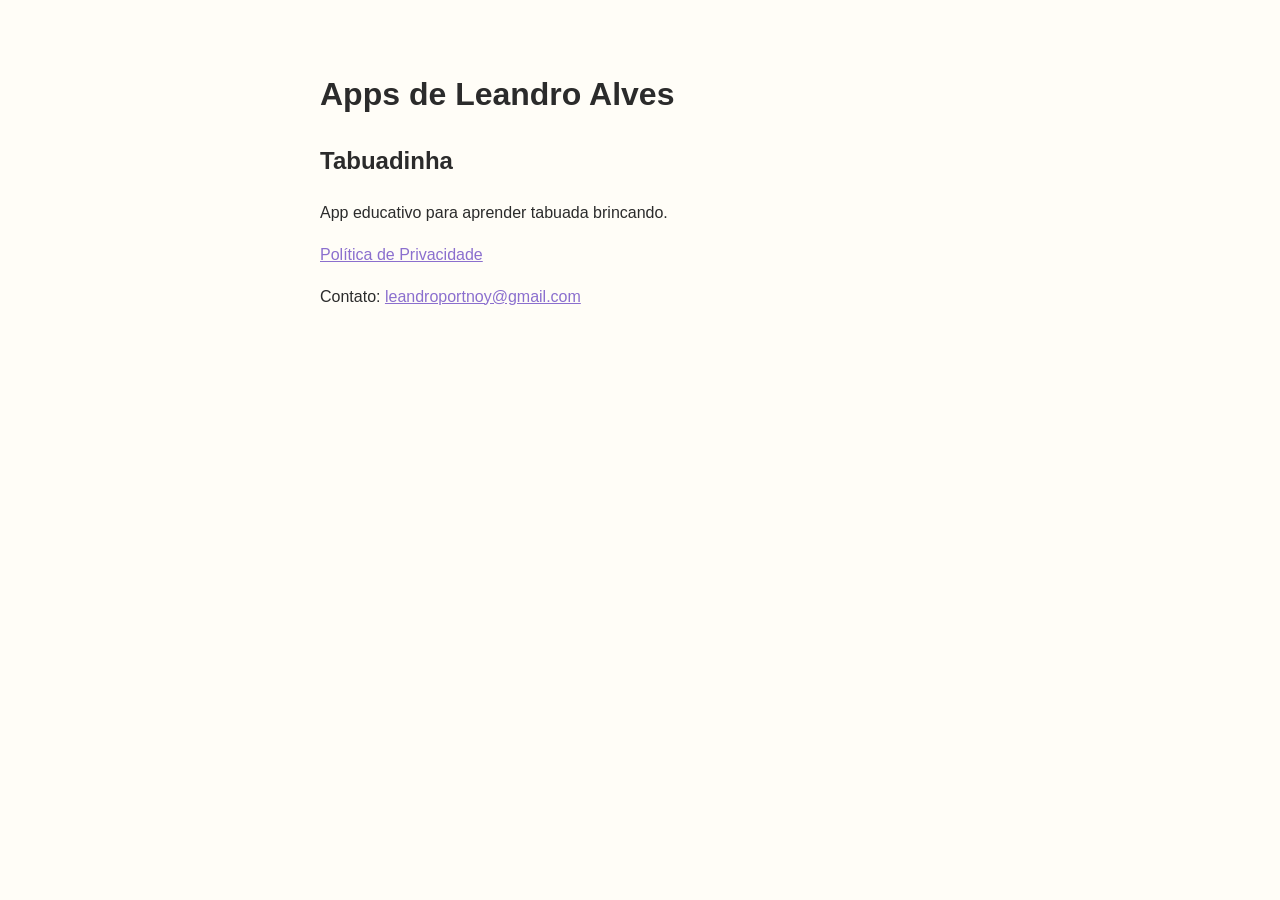
==== index.html @ 87d7e74f "feat: site de apps com política de privacidade do Tabuadinha e app-ads.txt" ====
<!doctype html>
<html lang="pt-BR">
<head>
  <meta charset="utf-8">
  <meta name="viewport" content="width=device-width, initial-scale=1">
  <title>Leandro Alves — Apps</title>
  <style>
    :root { --fg: #2b2b2b; --bg: #fffdf7; --accent: #8B6FCE; }
    @media (prefers-color-scheme: dark) { :root { --fg: #ececec; --bg: #1b1a17; --accent: #b39ce8; } }
    body { margin: 0; background: var(--bg); color: var(--fg); font: 16px/1.6 -apple-system, BlinkMacSystemFont, "Segoe UI", Roboto, sans-serif; }
    main { max-width: 640px; margin: 0 auto; padding: 48px 16px; }
    a { color: var(--accent); }
  </style>
</head>
<body>
<main>
  <h1>Apps de Leandro Alves</h1>
  <h2>Tabuadinha</h2>
  <p>App educativo para aprender tabuada brincando.</p>
  <p><a href="tabuadinha/privacidade.html">Política de Privacidade</a></p>
  <p>Contato: <a href="mailto:leandroportnoy@gmail.com">leandroportnoy@gmail.com</a></p>
</main>
</body>
</html>
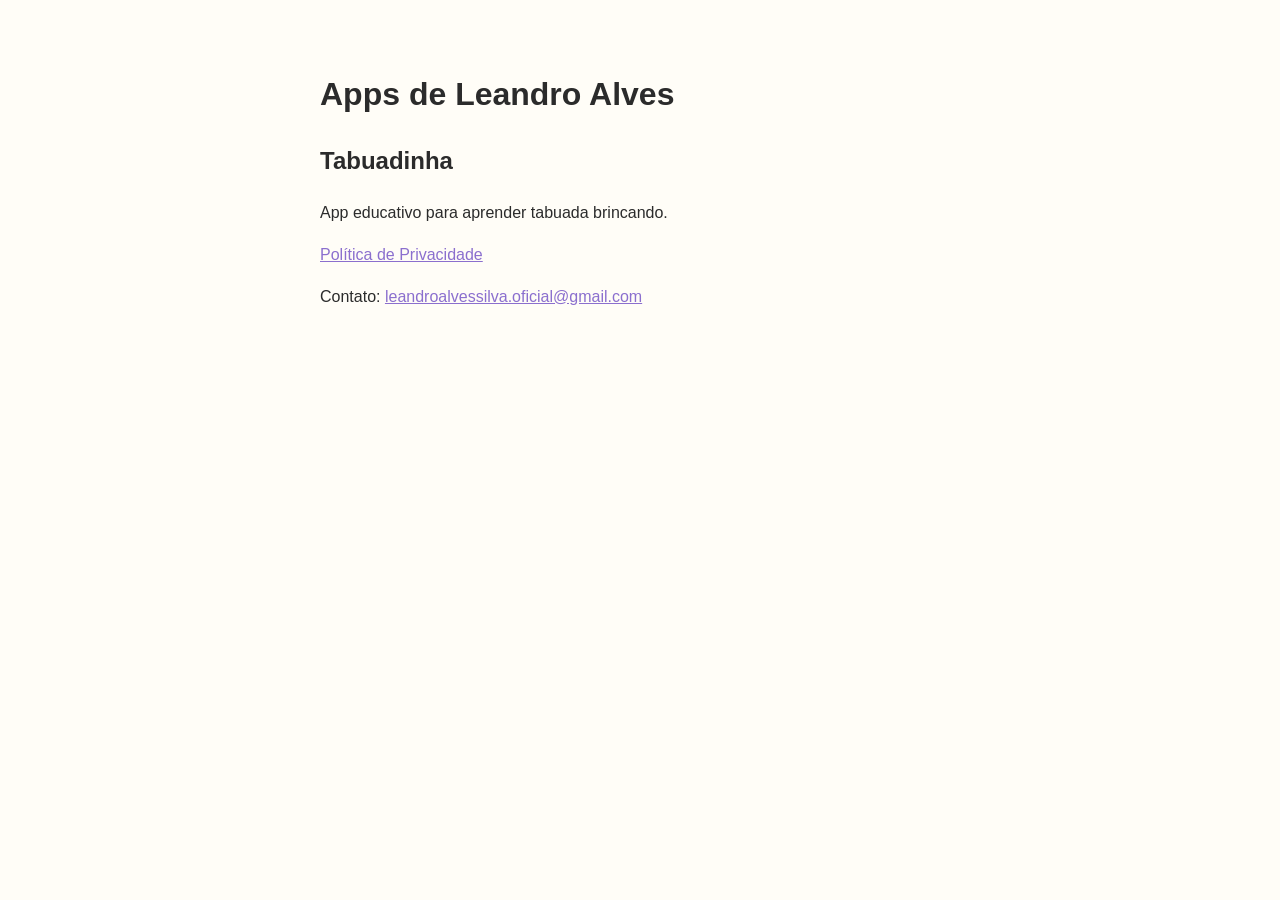
==== commit a45fe90e: "chore: atualiza e-mail de contato" ====
--- a/index.html
+++ b/index.html
@@ -18,7 +18,7 @@
   <h2>Tabuadinha</h2>
   <p>App educativo para aprender tabuada brincando.</p>
   <p><a href="tabuadinha/privacidade.html">Política de Privacidade</a></p>
-  <p>Contato: <a href="mailto:leandroportnoy@gmail.com">leandroportnoy@gmail.com</a></p>
+  <p>Contato: <a href="mailto:leandroalvessilva.oficial@gmail.com">leandroalvessilva.oficial@gmail.com</a></p>
 </main>
 </body>
 </html>
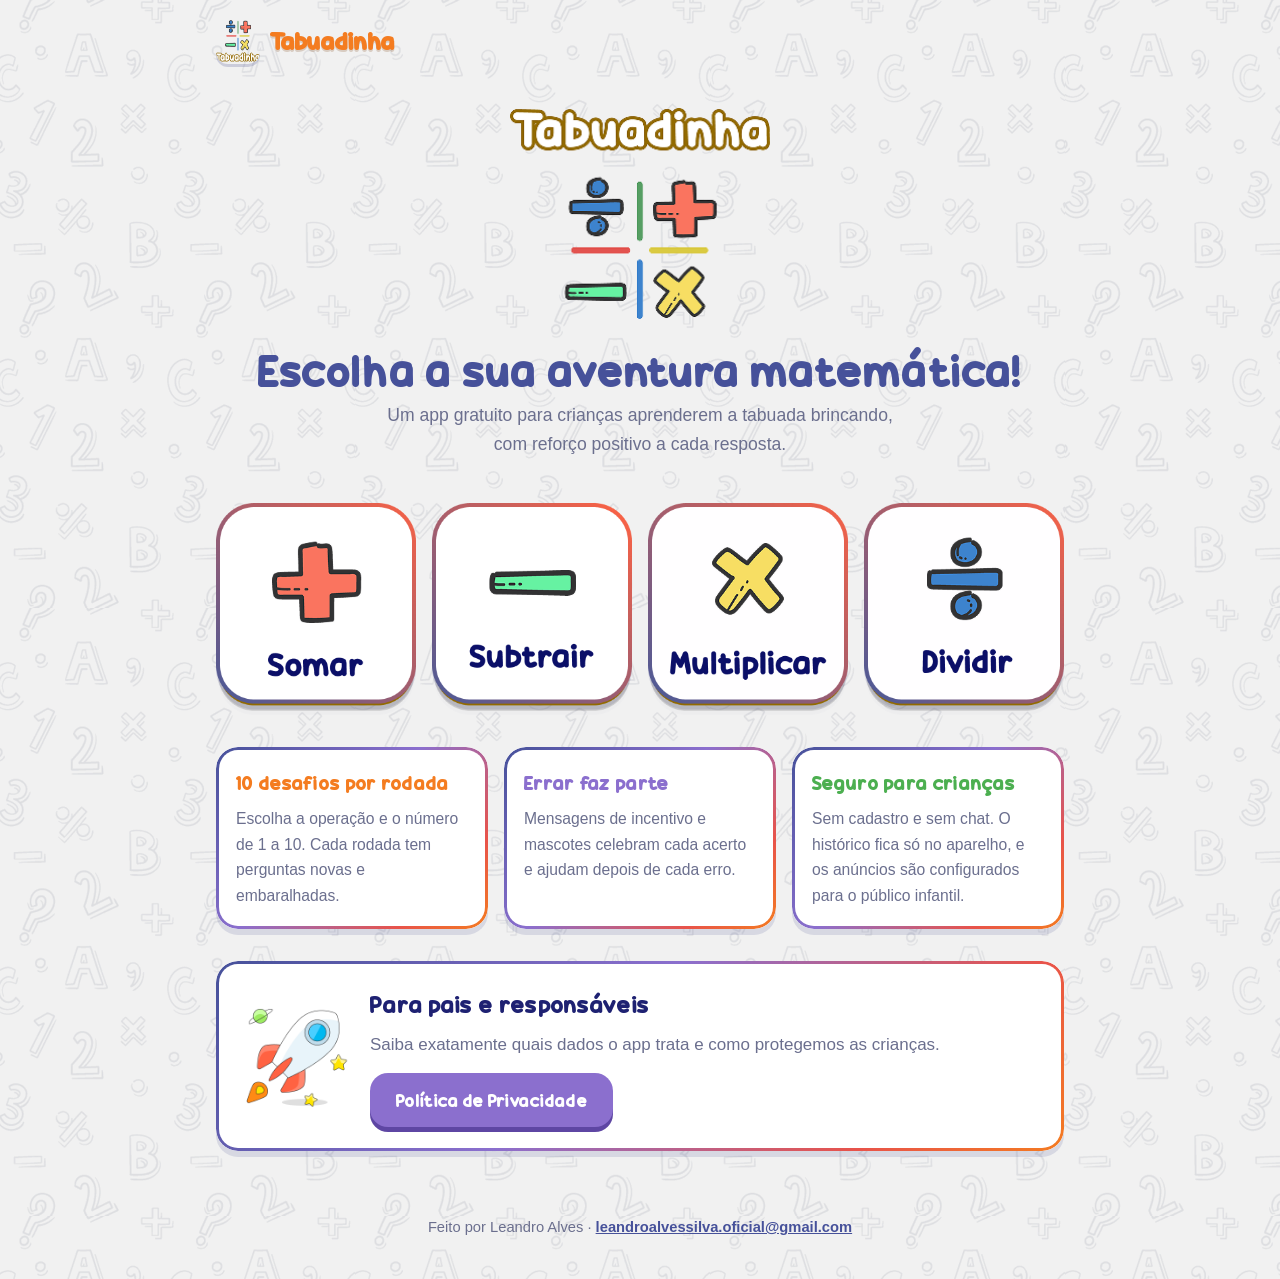
==== commit f519eed6: "feat: visual do site alinhado ao app (Candy Beans, cores das operações, mascotes e padrão de fundo)" ====
--- a/index.html
+++ b/index.html
@@ -3,22 +3,62 @@
 <head>
   <meta charset="utf-8">
   <meta name="viewport" content="width=device-width, initial-scale=1">
-  <title>Leandro Alves — Apps</title>
-  <style>
-    :root { --fg: #2b2b2b; --bg: #fffdf7; --accent: #8B6FCE; }
-    @media (prefers-color-scheme: dark) { :root { --fg: #ececec; --bg: #1b1a17; --accent: #b39ce8; } }
-    body { margin: 0; background: var(--bg); color: var(--fg); font: 16px/1.6 -apple-system, BlinkMacSystemFont, "Segoe UI", Roboto, sans-serif; }
-    main { max-width: 640px; margin: 0 auto; padding: 48px 16px; }
-    a { color: var(--accent); }
-  </style>
+  <title>Tabuadinha — aprenda tabuada brincando</title>
+  <meta name="description" content="Tabuadinha: app gratuito para crianças aprenderem soma, subtração, multiplicação e divisão brincando.">
+  <meta name="theme-color" content="#F47C20">
+  <link rel="icon" href="assets/icon.png">
+  <link rel="apple-touch-icon" href="assets/icon.png">
+  <link rel="preload" href="assets/candy-beans.otf" as="font" type="font/otf" crossorigin>
+  <link rel="stylesheet" href="assets/style.css">
 </head>
 <body>
-<main>
-  <h1>Apps de Leandro Alves</h1>
-  <h2>Tabuadinha</h2>
-  <p>App educativo para aprender tabuada brincando.</p>
-  <p><a href="tabuadinha/privacidade.html">Política de Privacidade</a></p>
-  <p>Contato: <a href="mailto:leandroalvessilva.oficial@gmail.com">leandroalvessilva.oficial@gmail.com</a></p>
-</main>
+  <div class="wrap">
+    <header class="topbar">
+      <a class="brand" href="./"><img src="assets/icon.png" alt=""><span>Tabuadinha</span></a>
+    </header>
+
+    <main>
+      <section class="hero">
+        <img class="logo" src="assets/logo.png" alt="Tabuadinha">
+        <h1>Escolha a sua aventura matemática!</h1>
+        <p>Um app gratuito para crianças aprenderem a tabuada brincando, com reforço positivo a cada resposta.</p>
+      </section>
+
+      <section class="ops" aria-label="Operações">
+        <img src="assets/op-sum.png" alt="Somar">
+        <img src="assets/op-sub.png" alt="Subtrair">
+        <img src="assets/op-mul.png" alt="Multiplicar">
+        <img src="assets/op-div.png" alt="Dividir">
+      </section>
+
+      <section class="features">
+        <div class="card">
+          <h3>10 desafios por rodada</h3>
+          <p>Escolha a operação e o número de 1 a 10. Cada rodada tem perguntas novas e embaralhadas.</p>
+        </div>
+        <div class="card">
+          <h3>Errar faz parte</h3>
+          <p>Mensagens de incentivo e mascotes celebram cada acerto e ajudam depois de cada erro.</p>
+        </div>
+        <div class="card">
+          <h3>Seguro para crianças</h3>
+          <p>Sem cadastro e sem chat. O histórico fica só no aparelho, e os anúncios são configurados para o público infantil.</p>
+        </div>
+      </section>
+
+      <section class="card cta">
+        <img src="assets/mascot-rocket.png" alt="">
+        <div>
+          <h2>Para pais e responsáveis</h2>
+          <p>Saiba exatamente quais dados o app trata e como protegemos as crianças.</p>
+          <a class="btn purple" href="tabuadinha/privacidade.html">Política de Privacidade</a>
+        </div>
+      </section>
+    </main>
+
+    <footer>
+      Feito por Leandro Alves · <a href="mailto:leandroalvessilva.oficial@gmail.com">leandroalvessilva.oficial@gmail.com</a>
+    </footer>
+  </div>
 </body>
 </html>
--- a/assets/style.css
+++ b/assets/style.css
@@ -0,0 +1,165 @@
+@font-face {
+  font-family: 'Candy Beans';
+  src: url('candy-beans.otf') format('opentype');
+  font-display: swap;
+}
+
+:root {
+  --sum: #F47C20;
+  --sub: #E8534A;
+  --mul: #F5C518;
+  --div: #8B6FCE;
+  --correct: #4CAF50;
+  --navy: #1E2172;
+  --indigo: #46519A;
+  --text: #2E3150;
+  --muted: #6B6F8E;
+  --bg: #F2F2F2;
+  --card: #FFFFFF;
+  --radius: 22px;
+  --gradient: linear-gradient(135deg, #46519A 0%, #8B6FCE 45%, #E8534A 80%, #F47C20 100%);
+}
+
+* { box-sizing: border-box; }
+
+html { background: var(--bg); }
+
+body {
+  margin: 0;
+  color: var(--text);
+  background: var(--bg) url('pattern.png') repeat;
+  background-size: 355px 608px;
+  font: 17px/1.65 -apple-system, BlinkMacSystemFont, 'Segoe UI', Roboto, sans-serif;
+  -webkit-font-smoothing: antialiased;
+}
+
+.display, h1, h2, h3, .btn, .op-label, .badge {
+  font-family: 'Candy Beans', 'Comic Sans MS', 'Chalkboard SE', cursive;
+  font-weight: normal;
+  letter-spacing: .3px;
+}
+
+a { color: var(--div); font-weight: 600; }
+
+.wrap { max-width: 880px; margin: 0 auto; padding: 0 16px; }
+
+/* Top bar */
+.topbar {
+  display: flex; align-items: center; justify-content: space-between;
+  gap: 12px; padding: 20px 0;
+}
+.brand { display: flex; align-items: center; gap: 10px; text-decoration: none; }
+.brand img { width: 44px; height: 44px; border-radius: 12px; box-shadow: 0 3px 0 rgba(30, 33, 114, .18); }
+.brand span { font-family: 'Candy Beans', cursive; font-size: 1.5rem; color: var(--sum); text-shadow: 0 2px 0 #7A3A0C33; }
+.back { font-family: 'Candy Beans', cursive; color: var(--indigo); text-decoration: none; font-size: 1.05rem; }
+
+/* Gradient-bordered card, like the app's operation cards */
+.card {
+  position: relative;
+  background: var(--card);
+  border-radius: var(--radius);
+  padding: 24px;
+  box-shadow: 0 6px 0 rgba(30, 33, 114, .12);
+}
+.card::before {
+  content: '';
+  position: absolute; inset: 0;
+  border-radius: inherit;
+  padding: 3px;
+  background: var(--gradient);
+  -webkit-mask: linear-gradient(#000 0 0) content-box, linear-gradient(#000 0 0);
+  -webkit-mask-composite: xor;
+          mask-composite: exclude;
+  pointer-events: none;
+}
+
+/* Home */
+.hero { text-align: center; padding: 24px 0 8px; }
+.hero .logo { width: min(260px, 70vw); height: auto; }
+.hero h1 { color: var(--indigo); font-size: clamp(2rem, 6vw, 2.8rem); margin: 18px 0 4px; line-height: 1.15; }
+.hero p { color: var(--muted); font-size: 1.1rem; margin: 0 auto; max-width: 520px; }
+
+.ops {
+  display: grid; grid-template-columns: repeat(4, 1fr); gap: 16px;
+  margin: 36px 0;
+}
+.ops img { width: 100%; height: auto; display: block; filter: drop-shadow(0 4px 0 rgba(30, 33, 114, .12)); transition: transform .2s ease; }
+.ops img:hover { transform: translateY(-4px) rotate(-2deg); }
+@media (max-width: 560px) { .ops { grid-template-columns: repeat(2, 1fr); max-width: 340px; margin-inline: auto; } }
+
+.features { display: grid; grid-template-columns: repeat(3, 1fr); gap: 16px; margin-bottom: 32px; }
+.features .card { padding: 20px; }
+.features h3 { margin: 0 0 6px; font-size: 1.25rem; }
+.features p { margin: 0; color: var(--muted); font-size: .98rem; }
+.features .card:nth-child(1) h3 { color: var(--sum); }
+.features .card:nth-child(2) h3 { color: var(--div); }
+.features .card:nth-child(3) h3 { color: var(--correct); }
+@media (max-width: 720px) { .features { grid-template-columns: 1fr; } }
+
+.cta { display: flex; align-items: center; gap: 20px; margin-bottom: 40px; }
+.cta img { width: 110px; height: 110px; flex: none; }
+.cta h2 { color: var(--navy); margin: 0 0 6px; font-size: 1.5rem; }
+.cta p { margin: 0 0 14px; color: var(--muted); }
+@media (max-width: 560px) { .cta { flex-direction: column; text-align: center; } }
+
+.btn {
+  display: inline-block;
+  background: var(--correct);
+  color: #fff;
+  text-decoration: none;
+  font-size: 1.15rem;
+  padding: 12px 26px;
+  border-radius: 18px;
+  box-shadow: 0 5px 0 #2E7D32;
+  transition: transform .1s ease, box-shadow .1s ease;
+}
+.btn:active { transform: translateY(3px); box-shadow: 0 2px 0 #2E7D32; }
+.btn.purple { background: var(--div); box-shadow: 0 5px 0 #5E46A3; }
+
+/* Privacy page */
+.page-title { text-align: center; padding: 8px 0 20px; }
+.page-title h1 { color: var(--indigo); font-size: clamp(1.9rem, 6vw, 2.6rem); margin: 0; line-height: 1.15; }
+.page-title p { color: var(--muted); margin: 6px 0 0; }
+
+.summary { display: flex; gap: 20px; align-items: flex-start; margin-bottom: 24px; }
+.summary img { width: 96px; height: 96px; flex: none; }
+.summary h2 { color: var(--navy); font-size: 1.4rem; margin: 0 0 8px; }
+.summary ul { margin: 0; padding: 0; list-style: none; }
+.summary li { position: relative; padding-left: 30px; margin: 6px 0; }
+.summary li::before {
+  content: '✓'; position: absolute; left: 0; top: 2px;
+  width: 22px; height: 22px; border-radius: 50%;
+  background: var(--correct); color: #fff;
+  font-size: 13px; font-weight: 700; line-height: 22px; text-align: center;
+}
+@media (max-width: 560px) { .summary { flex-direction: column; align-items: center; } }
+
+.section { margin-bottom: 18px; }
+.section h2 { display: flex; align-items: center; gap: 12px; margin: 0 0 8px; font-size: 1.35rem; color: var(--navy); }
+.section p { margin: 8px 0 0; }
+.num {
+  display: inline-grid; place-items: center; flex: none;
+  width: 38px; height: 38px; border-radius: 12px;
+  color: #fff; font-family: 'Candy Beans', cursive; font-size: 1.15rem;
+  box-shadow: 0 3px 0 rgba(0, 0, 0, .15);
+}
+.section:nth-of-type(4n+2) .num { background: var(--sum); }
+.section:nth-of-type(4n+3) .num { background: var(--sub); }
+.section:nth-of-type(4n+4) .num { background: var(--mul); color: #5A4600; }
+.section:nth-of-type(4n+1) .num { background: var(--div); }
+
+.services { display: grid; gap: 12px; margin-top: 12px; }
+.service { background: #F7F6FC; border-radius: 16px; padding: 14px 16px; border-left: 6px solid var(--div); }
+.service:nth-child(2) { border-left-color: var(--sub); }
+.service:nth-child(3) { border-left-color: var(--sum); }
+.service h3 { margin: 0 0 4px; font-size: 1.1rem; color: var(--indigo); }
+.service p { margin: 4px 0 0; font-size: .96rem; }
+.service .label { color: var(--muted); font-weight: 600; }
+
+.badges { display: flex; flex-wrap: wrap; gap: 8px; margin-top: 10px; }
+.badge { background: #E8F5E9; color: #2E7D32; border-radius: 999px; padding: 4px 12px; font-size: .9rem; }
+
+footer { text-align: center; color: var(--muted); padding: 24px 0 40px; font-size: .92rem; }
+footer a { color: var(--indigo); }
+
+footer, .section p, .summary li { overflow-wrap: anywhere; }
